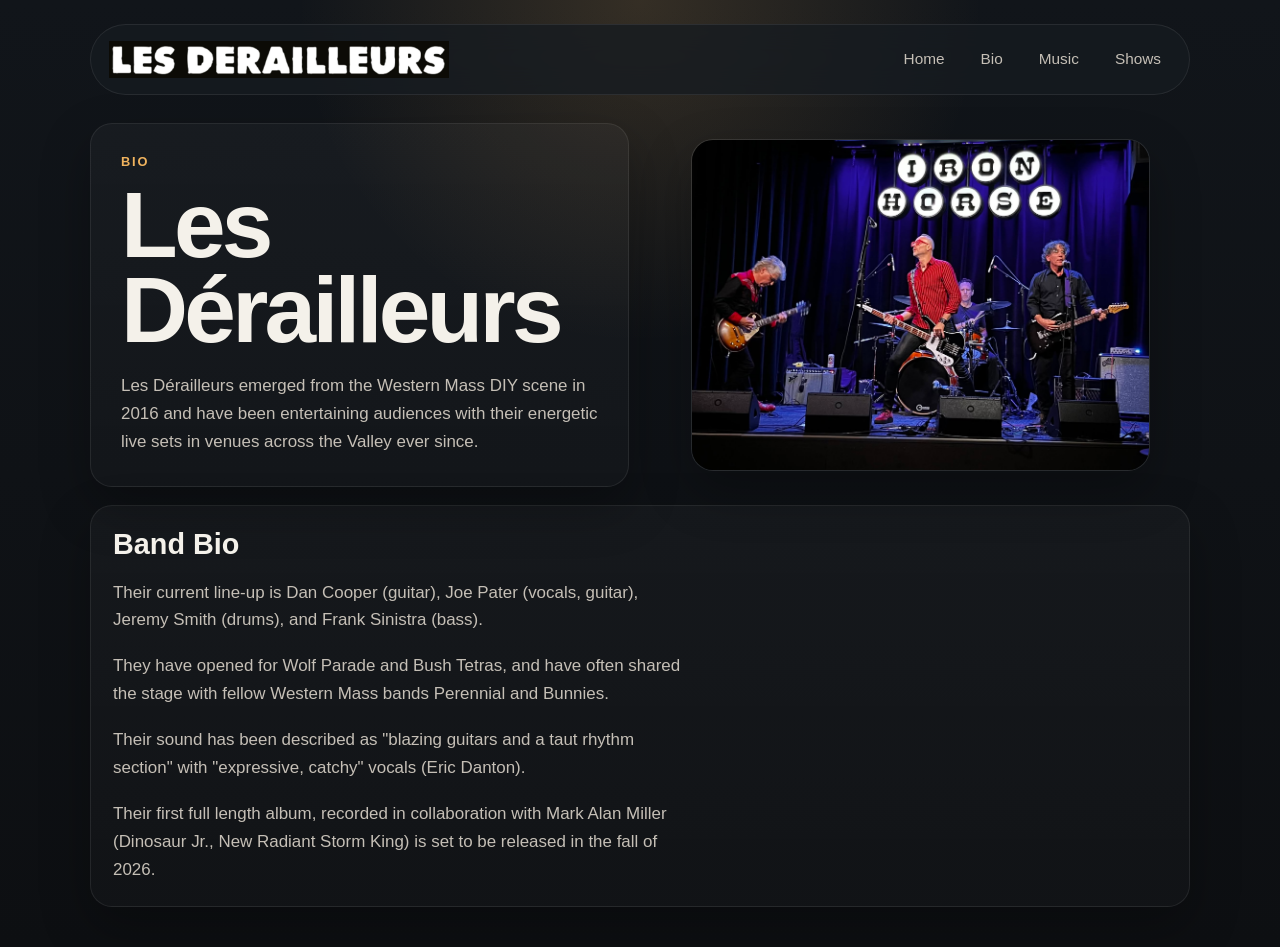
==== bio.html @ 404d2649 "Add files via upload" ====
<!doctype html>
<html lang="en">
  <head>
    <meta charset="utf-8" />
    <meta name="viewport" content="width=device-width, initial-scale=1" />
    <meta
      name="description"
      content="Les Dérailleurs band biography and lineup information."
    />
    <title>Bio | Les Dérailleurs</title>
    <link rel="stylesheet" href="styles.css" />
  </head>
  <body>
    <div class="page">
      <header class="site-header">
        <a class="brand" href="index.html" aria-label="Les Dérailleurs home">
          <img src="derailleurs-logo.jpg" alt="Les Dérailleurs logo" class="brand-logo" />
        </a>

        <nav class="site-nav" aria-label="Primary">
          <a href="index.html">Home</a>
          <a href="bio.html" aria-current="page">Bio</a>
          <a href="music.html">Music</a>
          <a href="shows.html">Shows</a>
        </nav>
      </header>

      <main>
        <section class="hero">
          <div class="hero-copy">
            <p class="eyebrow">Bio</p>
            <h1>Les Dérailleurs</h1>
            <p class="intro">
              Les Dérailleurs emerged from the Western Mass DIY scene in 2016 and have been
              entertaining audiences with their energetic live sets in venues across the Valley
              ever since.
            </p>
          </div>

          <figure class="hero-image">
            <img src="derailleurs-iron-horse.jpg" alt="Les Dérailleurs performing live on stage" />
          </figure>
        </section>

        <section class="shows-list" aria-label="Band biography details">
          <h2>Band Bio</h2>
          <p class="intro">
            Their current line-up is Dan Cooper (guitar), Joe Pater (vocals, guitar), Jeremy Smith
            (drums), and Frank Sinistra (bass).
          </p>
          <p class="intro">
            They have opened for Wolf Parade and Bush Tetras, and have often shared the stage with
            fellow Western Mass bands Perennial and Bunnies.
          </p>
          <p class="intro">
            Their sound has been described as "blazing guitars and a taut rhythm section" with
            "expressive, catchy" vocals (Eric Danton).
          </p>
          <p class="intro">
            Their first full length album, recorded in collaboration with Mark Alan Miller
            (Dinosaur Jr., New Radiant Storm King) is set to be released in the fall of 2026.
          </p>
        </section>
      </main>
    </div>
  </body>
</html>
---- styles.css ----
:root {
  --bg: #0d0f12;
  --panel: #171b20;
  --panel-soft: #1d232a;
  --text: #f4f1ea;
  --muted: #c5bfb6;
  --line: rgba(255, 255, 255, 0.08);
  --accent: #f0b35e;
  --accent-soft: rgba(240, 179, 94, 0.12);
  --radius: 22px;
  --shadow: 0 20px 50px rgba(0, 0, 0, 0.28);
}

* {
  box-sizing: border-box;
}

html {
  scroll-behavior: smooth;
}

body {
  margin: 0;
  font-family: Arial, Helvetica, sans-serif;
  color: var(--text);
  background:
    radial-gradient(circle at top, rgba(240, 179, 94, 0.16), transparent 30%),
    linear-gradient(180deg, #11151a 0%, var(--bg) 100%);
}

a {
  color: inherit;
  text-decoration: none;
}

img {
  display: block;
  max-width: 100%;
}

.page {
  width: min(1100px, calc(100% - 32px));
  margin: 0 auto;
  padding: 24px 0 40px;
}

.site-header {
  display: flex;
  align-items: center;
  justify-content: space-between;
  gap: 24px;
  margin-bottom: 28px;
  padding: 16px 18px;
  border: 1px solid var(--line);
  border-radius: 999px;
  background: rgba(23, 27, 32, 0.78);
  backdrop-filter: blur(14px);
}

.brand-logo {
  width: min(340px, 40vw);
  height: auto;
}

.site-nav {
  display: flex;
  flex-wrap: wrap;
  justify-content: flex-end;
  gap: 16px;
  font-size: 0.96rem;
  color: var(--muted);
}

.site-nav a {
  padding: 8px 10px;
  border-radius: 999px;
  transition: background-color 160ms ease, color 160ms ease;
}

.site-nav a:hover,
.site-nav a:focus-visible {
  color: var(--text);
  background: rgba(255, 255, 255, 0.06);
}

.hero {
  display: grid;
  grid-template-columns: 1fr 1fr;
  gap: 22px;
  align-items: stretch;
}

.hero-copy,
.hero-image,
.info-card {
  border: 1px solid var(--line);
  border-radius: var(--radius);
  background: linear-gradient(180deg, rgba(255, 255, 255, 0.03), rgba(255, 255, 255, 0.02));
  box-shadow: var(--shadow);
}

.hero-copy {
  padding: 30px;
}

.eyebrow {
  margin: 0 0 14px;
  color: var(--accent);
  font-size: 0.8rem;
  font-weight: 700;
  letter-spacing: 0.14em;
  text-transform: uppercase;
}

h1,
h2,
p {
  margin: 0;
}

h1 {
  font-size: clamp(3rem, 8vw, 5.8rem);
  line-height: 0.92;
  letter-spacing: -0.04em;
}

.intro,
.info-card p {
  color: var(--muted);
  line-height: 1.65;
}

.intro {
  max-width: 36rem;
  margin-top: 18px;
  font-size: 1.06rem;
}

.hero-links {
  display: flex;
  flex-wrap: wrap;
  gap: 12px;
  margin-top: 26px;
}

.button {
  display: inline-flex;
  align-items: center;
  justify-content: center;
  min-height: 46px;
  padding: 0 18px;
  border-radius: 999px;
  border: 1px solid transparent;
  font-weight: 700;
  transition: transform 160ms ease, background-color 160ms ease, border-color 160ms ease;
}

.button:hover,
.button:focus-visible {
  transform: translateY(-1px);
}

.button-primary {
  color: #1b1205;
  background: linear-gradient(135deg, #ffdba7, var(--accent));
}

.button-secondary {
  border-color: var(--line);
  background: rgba(255, 255, 255, 0.04);
}

.hero-image {
  overflow: hidden;
}

.hero-image img {
  width: 100%;
  height: 100%;
  object-fit: cover;
}

.music-hero {
  grid-template-columns: 1.15fr 0.85fr;
}

.music-summary {
  display: grid;
  gap: 16px;
}

.shows-hero {
  grid-template-columns: 1.15fr 0.85fr;
}

.shows-list {
  margin-top: 18px;
  padding: 22px;
  border: 1px solid var(--line);
  border-radius: var(--radius);
  background: linear-gradient(180deg, rgba(255, 255, 255, 0.03), rgba(255, 255, 255, 0.02));
  box-shadow: var(--shadow);
}

.shows-list h2 {
  margin: 0 0 14px;
  font-size: 1.8rem;
}

.shows-year + .shows-year {
  margin-top: 18px;
}

.shows-year h3 {
  margin: 0 0 10px;
  color: var(--accent);
  font-size: 1.05rem;
  letter-spacing: 0.08em;
  text-transform: uppercase;
}

.shows-list ul {
  margin: 0;
  padding-left: 20px;
  display: grid;
  gap: 10px;
}

.shows-list li {
  color: var(--muted);
  line-height: 1.55;
}

.summary-card,
.release-card,
.note-box {
  border: 1px solid var(--line);
  border-radius: var(--radius);
  background: linear-gradient(180deg, rgba(255, 255, 255, 0.03), rgba(255, 255, 255, 0.02));
  box-shadow: var(--shadow);
}

.summary-card {
  padding: 22px;
}

.summary-card span,
.release-meta,
.track-copy p,
.note-box p {
  color: var(--muted);
  line-height: 1.65;
}

.summary-card span {
  display: block;
  margin-bottom: 8px;
  color: var(--accent);
  font-size: 0.8rem;
  font-weight: 700;
  letter-spacing: 0.12em;
  text-transform: uppercase;
}

.summary-card strong {
  display: block;
  margin-bottom: 8px;
  font-size: 1.4rem;
}

.release-card {
  display: grid;
  grid-template-columns: 320px 1fr;
  gap: 22px;
  margin-top: 18px;
  padding: 22px;
}

.release-art {
  overflow: hidden;
  border-radius: calc(var(--radius) - 6px);
  background: var(--panel);
}

.release-art img {
  width: 100%;
  height: 100%;
  object-fit: cover;
}

.release-body {
  display: grid;
  gap: 16px;
}

.release-body h2 {
  font-size: 2rem;
}

.platform-links {
  display: flex;
  flex-wrap: wrap;
  gap: 12px;
}

.track-list {
  display: grid;
  gap: 12px;
}

.track-card {
  display: grid;
  gap: 10px;
  padding: 16px;
  border: 1px solid var(--line);
  border-radius: 18px;
  background: rgba(255, 255, 255, 0.03);
}

.track-copy {
  display: grid;
  gap: 4px;
}

.track-copy strong {
  font-size: 1rem;
}

.track-card audio {
  width: 100%;
}

.single-release {
  align-items: start;
}

.note-box {
  padding: 16px;
  background: var(--accent-soft);
}

.info-grid {
  display: grid;
  grid-template-columns: repeat(3, minmax(0, 1fr));
  gap: 16px;
  margin-top: 18px;
}

.info-card {
  padding: 20px;
  background: var(--panel);
  transition: transform 160ms ease, border-color 160ms ease, background-color 160ms ease;
}

.info-card:hover,
.info-card:focus-visible {
  transform: translateY(-2px);
  border-color: rgba(240, 179, 94, 0.32);
  background: var(--panel-soft);
}

.info-card h2 {
  margin-bottom: 8px;
  font-size: 1.3rem;
}

@media (max-width: 860px) {
  .site-header {
    flex-direction: column;
    align-items: flex-start;
    border-radius: 28px;
  }

  .site-nav {
    justify-content: flex-start;
  }

  .hero,
  .info-grid {
    grid-template-columns: 1fr;
  }

  .release-card,
  .music-hero,
  .shows-hero {
    grid-template-columns: 1fr;
  }

  .hero-image {
    min-height: 320px;
  }

  .release-art {
    max-width: 420px;
  }
}

@media (max-width: 560px) {
  .page {
    width: min(100% - 20px, 1100px);
    padding-top: 10px;
  }

  .site-header,
  .hero-copy,
  .info-card {
    padding-left: 16px;
    padding-right: 16px;
  }

  .hero-copy {
    padding-top: 22px;
    padding-bottom: 22px;
  }

  .site-nav {
    gap: 8px;
  }

  .site-nav a {
    padding-left: 8px;
    padding-right: 8px;
  }
}
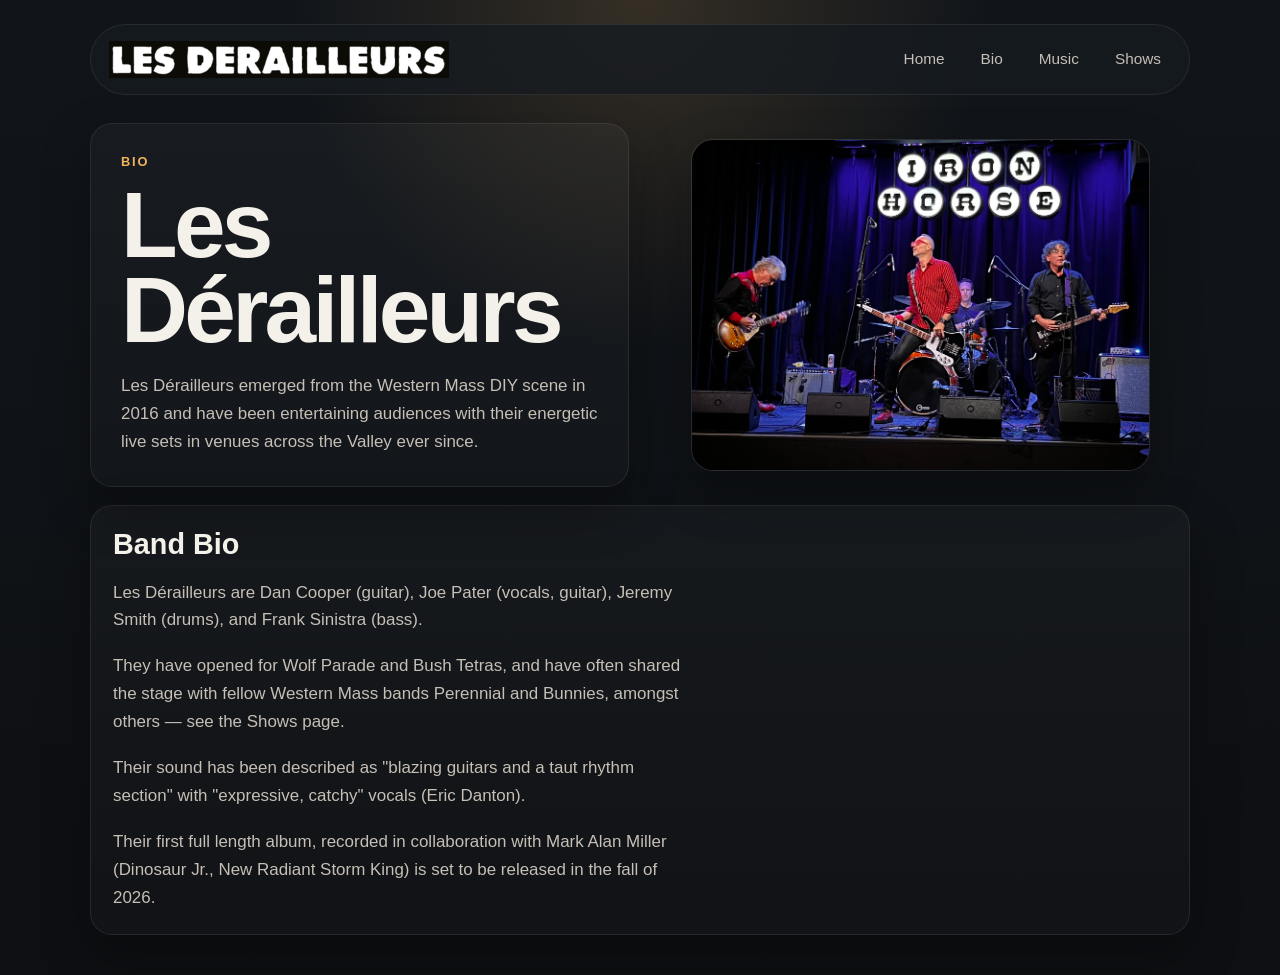
==== commit 82b6f936: "Update bio, music page, and homepage text" ====
--- a/bio.html
+++ b/bio.html
@@ -45,12 +45,13 @@
         <section class="shows-list" aria-label="Band biography details">
           <h2>Band Bio</h2>
           <p class="intro">
-            Their current line-up is Dan Cooper (guitar), Joe Pater (vocals, guitar), Jeremy Smith
+            Les Dérailleurs are Dan Cooper (guitar), Joe Pater (vocals, guitar), Jeremy Smith
             (drums), and Frank Sinistra (bass).
           </p>
           <p class="intro">
             They have opened for Wolf Parade and Bush Tetras, and have often shared the stage with
-            fellow Western Mass bands Perennial and Bunnies.
+            fellow Western Mass bands Perennial and Bunnies, amongst others — see the
+            <a href="shows.html">Shows page</a>.
           </p>
           <p class="intro">
             Their sound has been described as "blazing guitars and a taut rhythm section" with
--- a/styles.css
+++ b/styles.css
@@ -280,17 +280,36 @@
   overflow: hidden;
   border-radius: calc(var(--radius) - 6px);
   background: var(--panel);
+  aspect-ratio: 1 / 1;
+  width: 100%;
 }
 
 .release-art img {
   width: 100%;
   height: 100%;
   object-fit: cover;
+  display: block;
 }
 
 .release-body {
   display: grid;
   gap: 16px;
+}
+
+.release-note {
+  margin: 0;
+  color: var(--muted);
+  line-height: 1.65;
+}
+
+.release-note a {
+  color: var(--accent);
+  text-decoration: underline;
+}
+
+.release-note a:hover,
+.release-note a:focus-visible {
+  text-decoration: none;
 }
 
 .release-body h2 {
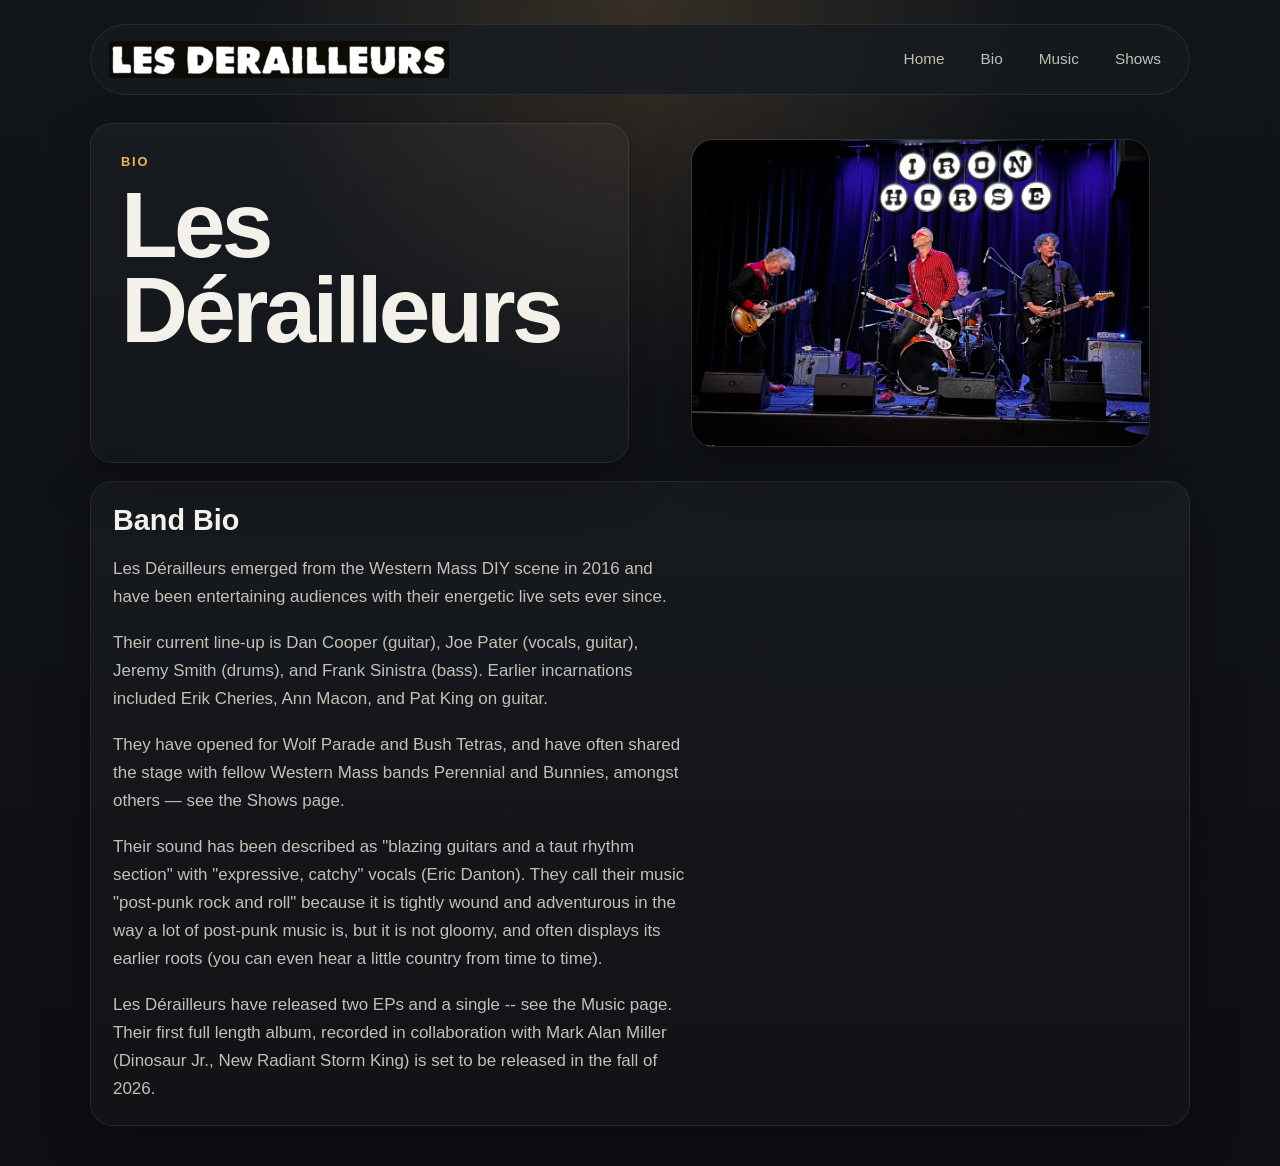
==== commit 2c932e06: "Update site content and remove duplicates" ====
--- a/bio.html
+++ b/bio.html
@@ -30,11 +30,7 @@
           <div class="hero-copy">
             <p class="eyebrow">Bio</p>
             <h1>Les Dérailleurs</h1>
-            <p class="intro">
-              Les Dérailleurs emerged from the Western Mass DIY scene in 2016 and have been
-              entertaining audiences with their energetic live sets in venues across the Valley
-              ever since.
-            </p>
+           
           </div>
 
           <figure class="hero-image">
@@ -44,9 +40,14 @@
 
         <section class="shows-list" aria-label="Band biography details">
           <h2>Band Bio</h2>
+           <p class="intro">
+              Les Dérailleurs emerged from the Western Mass DIY scene in 2016 and have been
+              entertaining audiences with their energetic live sets ever since.
+            </p>
           <p class="intro">
-            Les Dérailleurs are Dan Cooper (guitar), Joe Pater (vocals, guitar), Jeremy Smith
-            (drums), and Frank Sinistra (bass).
+            Their current line-up is Dan Cooper (guitar), Joe Pater (vocals, guitar), Jeremy Smith
+            (drums), and Frank Sinistra (bass). Earlier incarnations included Erik Cheries, Ann Macon, 
+            and Pat King on guitar.
           </p>
           <p class="intro">
             They have opened for Wolf Parade and Bush Tetras, and have often shared the stage with
@@ -55,9 +56,13 @@
           </p>
           <p class="intro">
             Their sound has been described as "blazing guitars and a taut rhythm section" with
-            "expressive, catchy" vocals (Eric Danton).
+            "expressive, catchy" vocals (Eric Danton). They call their music "post-punk rock and roll" 
+            because it is tightly wound and adventurous in the way a lot of post-punk music is, but it 
+            is not gloomy, and often displays its earlier roots (you can even hear a little country 
+            from time to time).   
           </p>
           <p class="intro">
+            Les Dérailleurs have released two EPs and a single -- see the  <a href="music.html">Music page</a>.
             Their first full length album, recorded in collaboration with Mark Alan Miller
             (Dinosaur Jr., New Radiant Storm King) is set to be released in the fall of 2026.
           </p>
--- a/styles.css
+++ b/styles.css
@@ -136,38 +136,12 @@
   font-size: 1.06rem;
 }
 
-.hero-links {
-  display: flex;
-  flex-wrap: wrap;
-  gap: 12px;
-  margin-top: 26px;
-}
-
-.button {
-  display: inline-flex;
-  align-items: center;
-  justify-content: center;
-  min-height: 46px;
-  padding: 0 18px;
-  border-radius: 999px;
-  border: 1px solid transparent;
-  font-weight: 700;
-  transition: transform 160ms ease, background-color 160ms ease, border-color 160ms ease;
-}
-
-.button:hover,
-.button:focus-visible {
-  transform: translateY(-1px);
-}
-
-.button-primary {
-  color: #1b1205;
-  background: linear-gradient(135deg, #ffdba7, var(--accent));
-}
-
-.button-secondary {
-  border-color: var(--line);
-  background: rgba(255, 255, 255, 0.04);
+.hero-tagline {
+  margin-top: 18px;
+  max-width: 32rem;
+  color: var(--muted);
+  font-size: clamp(1rem, 2vw, 1.5rem);
+  line-height: 1.4;
 }
 
 .hero-image {
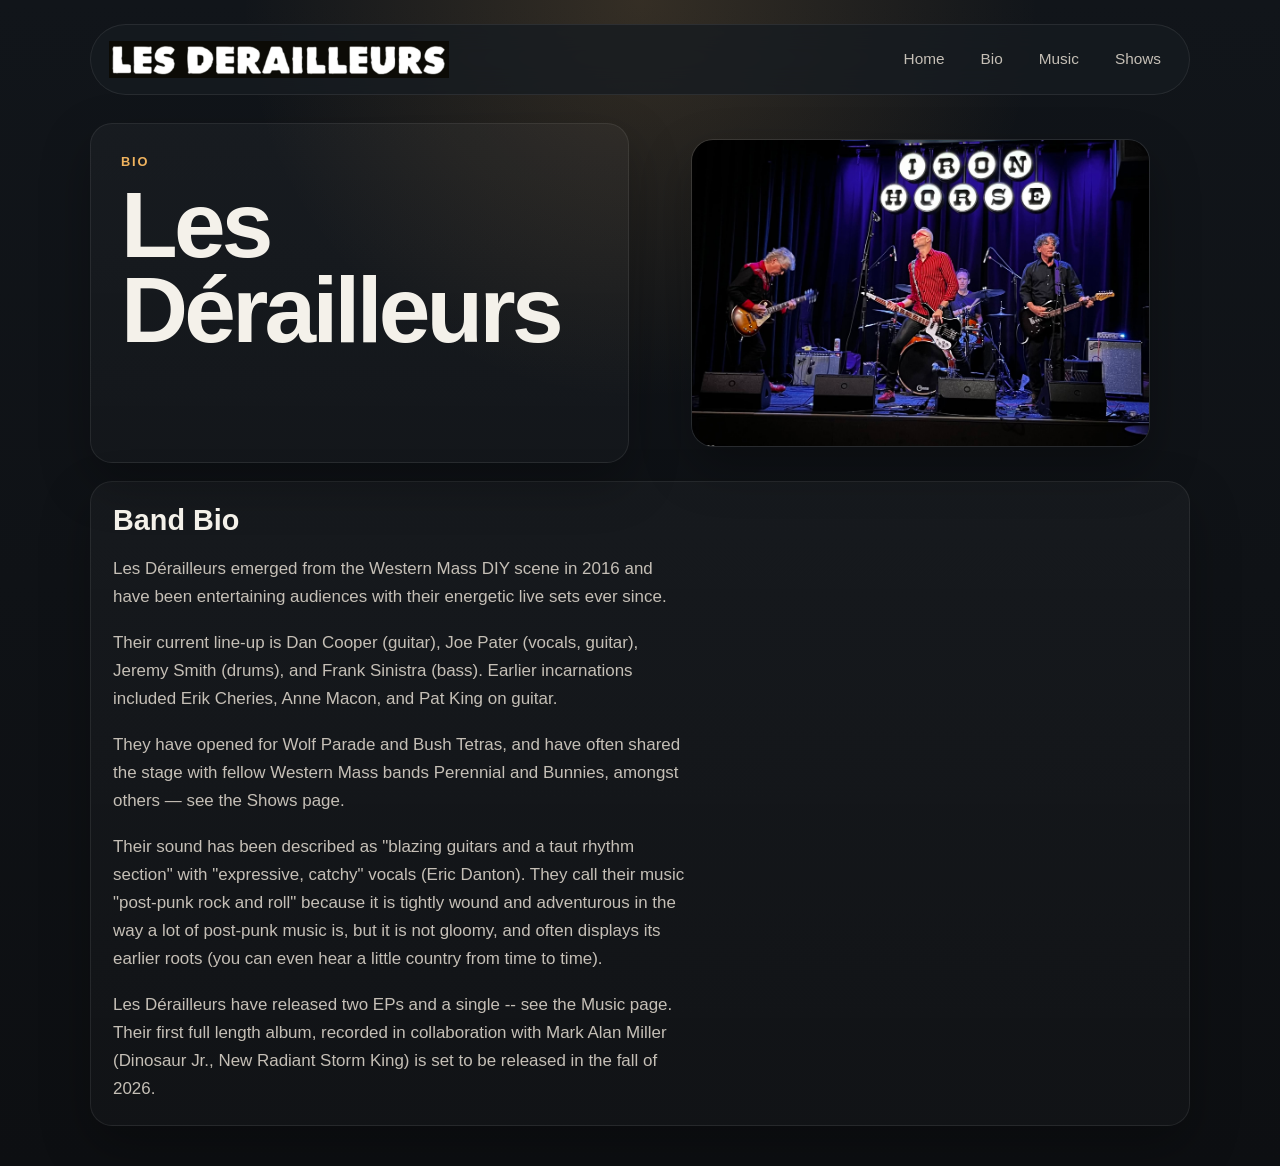
==== commit 10a741c6: "Add files via upload" ====
--- a/bio.html
+++ b/bio.html
@@ -46,7 +46,7 @@
             </p>
           <p class="intro">
             Their current line-up is Dan Cooper (guitar), Joe Pater (vocals, guitar), Jeremy Smith
-            (drums), and Frank Sinistra (bass). Earlier incarnations included Erik Cheries, Ann Macon, 
+            (drums), and Frank Sinistra (bass). Earlier incarnations included Erik Cheries, Anne Macon, 
             and Pat King on guitar.
           </p>
           <p class="intro">
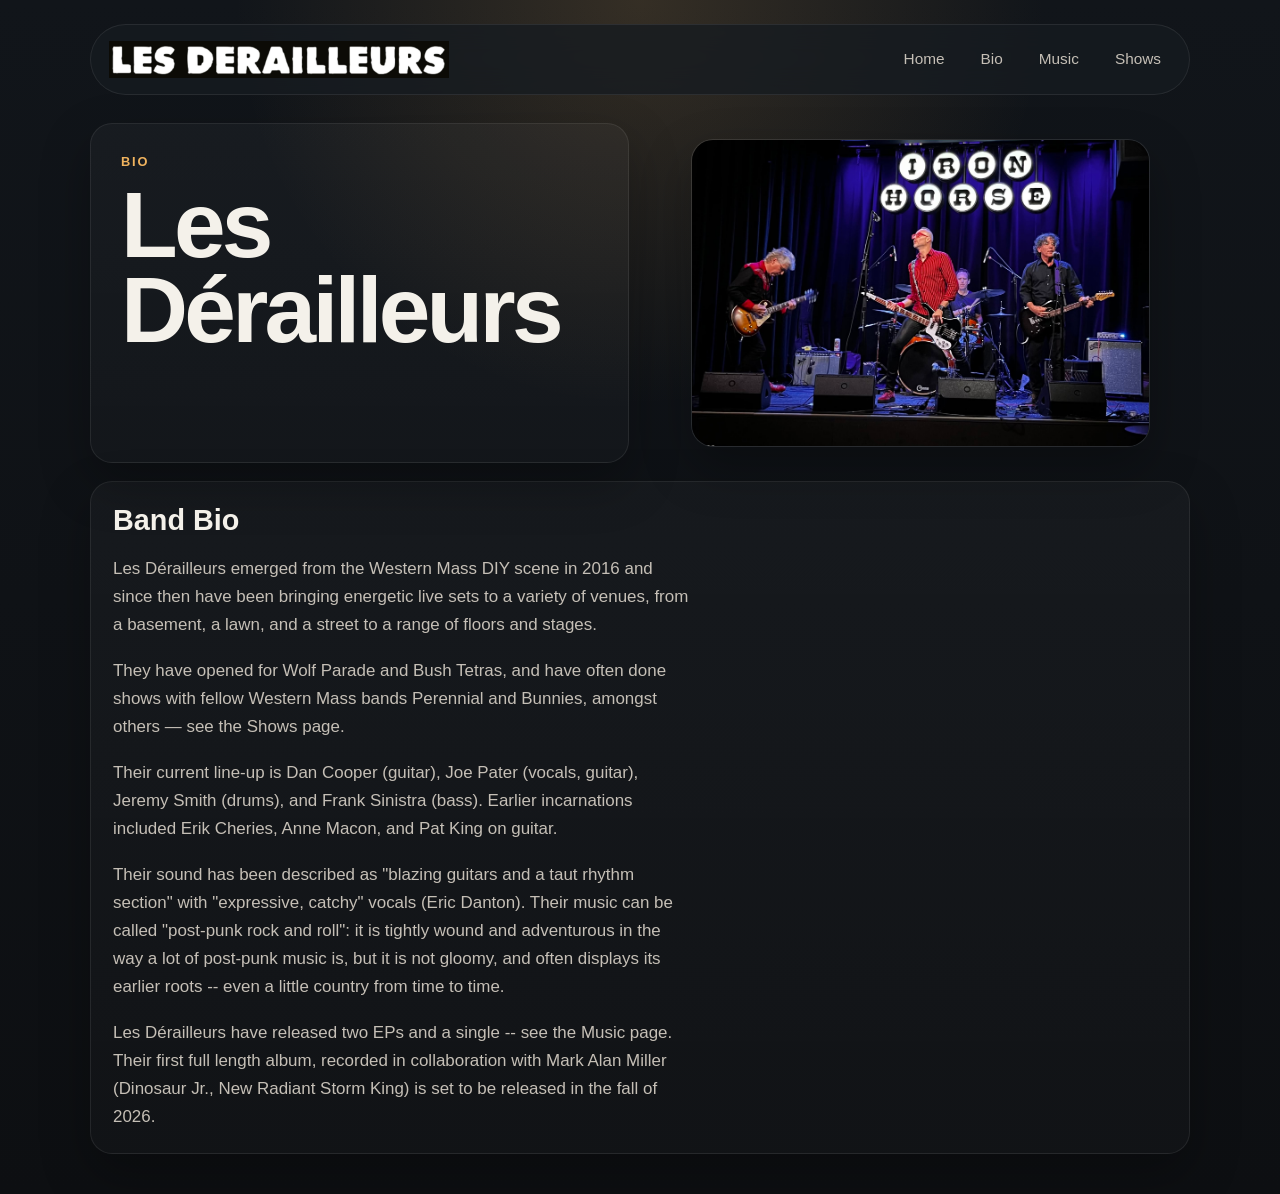
==== commit 765897d1: "Add files via upload" ====
--- a/bio.html
+++ b/bio.html
@@ -41,25 +41,26 @@
         <section class="shows-list" aria-label="Band biography details">
           <h2>Band Bio</h2>
            <p class="intro">
-              Les Dérailleurs emerged from the Western Mass DIY scene in 2016 and have been
-              entertaining audiences with their energetic live sets ever since.
+              Les Dérailleurs emerged from the Western Mass DIY scene in 2016 and since then have been
+              bringing energetic live sets to a variety of venues, from a basement, a lawn, and a street 
+              to a range of floors and stages.
             </p>
+            <p class="intro">
+            They have opened for Wolf Parade and Bush Tetras, and have often done shows with
+            fellow Western Mass bands Perennial and Bunnies, amongst others — see the
+            <a href="shows.html">Shows page</a>.
+          </p>
           <p class="intro">
             Their current line-up is Dan Cooper (guitar), Joe Pater (vocals, guitar), Jeremy Smith
             (drums), and Frank Sinistra (bass). Earlier incarnations included Erik Cheries, Anne Macon, 
             and Pat King on guitar.
           </p>
-          <p class="intro">
-            They have opened for Wolf Parade and Bush Tetras, and have often shared the stage with
-            fellow Western Mass bands Perennial and Bunnies, amongst others — see the
-            <a href="shows.html">Shows page</a>.
-          </p>
+          
           <p class="intro">
             Their sound has been described as "blazing guitars and a taut rhythm section" with
-            "expressive, catchy" vocals (Eric Danton). They call their music "post-punk rock and roll" 
-            because it is tightly wound and adventurous in the way a lot of post-punk music is, but it 
-            is not gloomy, and often displays its earlier roots (you can even hear a little country 
-            from time to time).   
+            "expressive, catchy" vocals (Eric Danton). Their music can be called "post-punk rock and roll": it is tightly wound and adventurous 
+            in the way a lot of post-punk music is, but it is not gloomy, and often displays its earlier roots -- even a little country 
+            from time to time.   
           </p>
           <p class="intro">
             Les Dérailleurs have released two EPs and a single -- see the  <a href="music.html">Music page</a>.
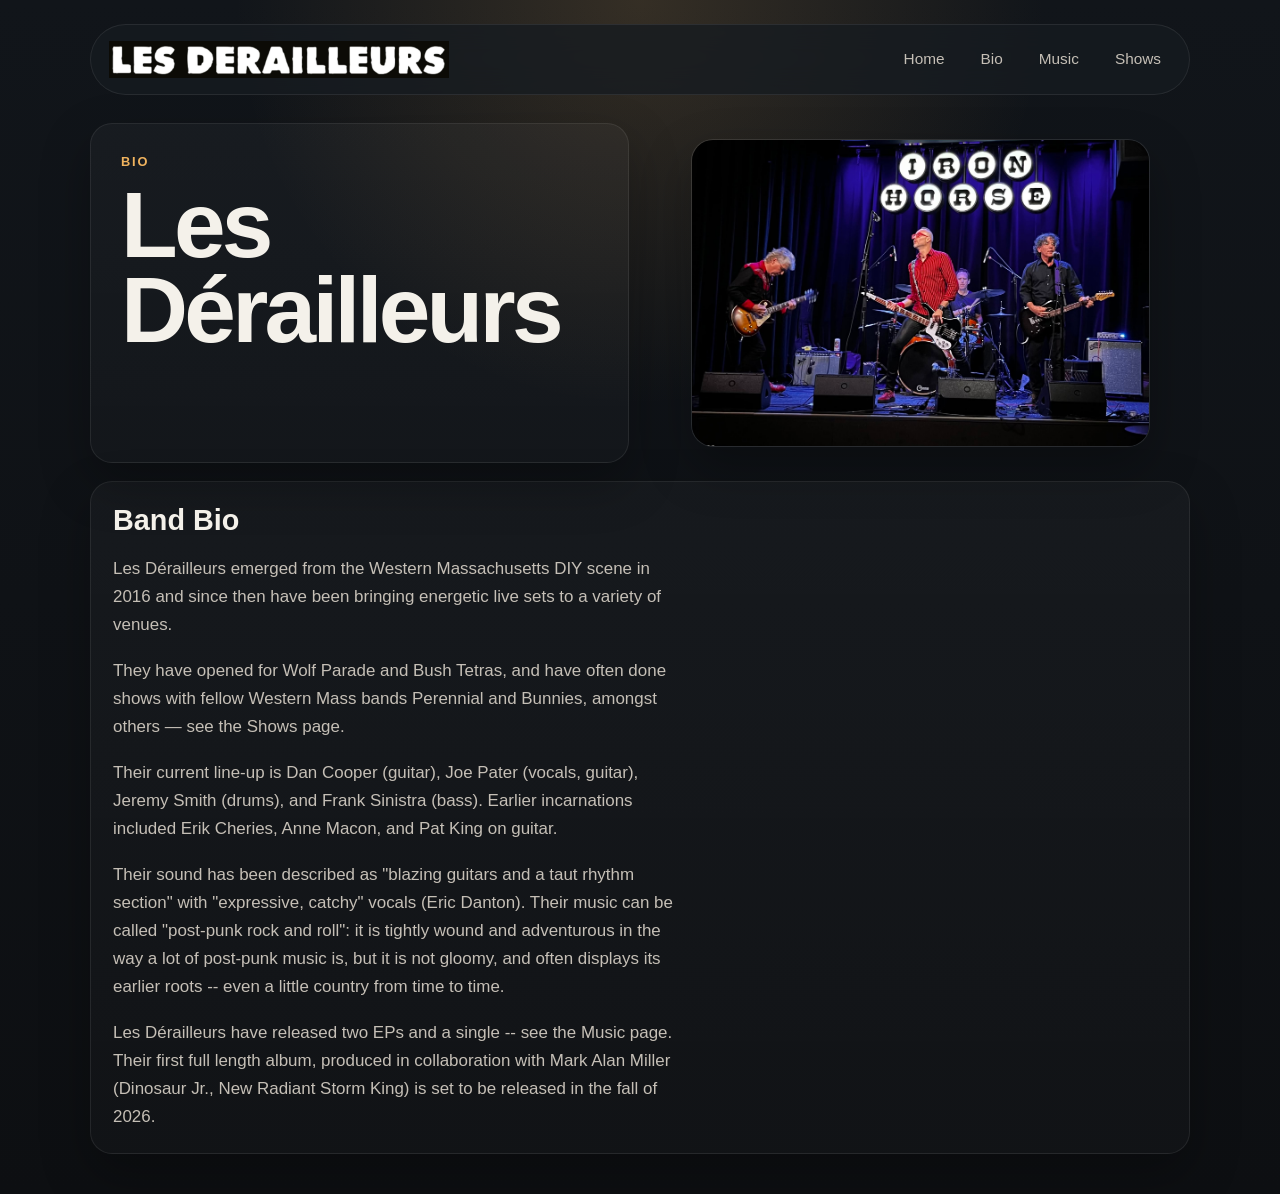
==== commit c04a8df9: "Add files via upload" ====
--- a/bio.html
+++ b/bio.html
@@ -41,9 +41,8 @@
         <section class="shows-list" aria-label="Band biography details">
           <h2>Band Bio</h2>
            <p class="intro">
-              Les Dérailleurs emerged from the Western Mass DIY scene in 2016 and since then have been
-              bringing energetic live sets to a variety of venues, from a basement, a lawn, and a street 
-              to a range of floors and stages.
+              Les Dérailleurs emerged from the Western Massachusetts DIY scene in 2016 and since then have been
+              bringing energetic live sets to a variety of venues.
             </p>
             <p class="intro">
             They have opened for Wolf Parade and Bush Tetras, and have often done shows with
@@ -55,7 +54,6 @@
             (drums), and Frank Sinistra (bass). Earlier incarnations included Erik Cheries, Anne Macon, 
             and Pat King on guitar.
           </p>
-          
           <p class="intro">
             Their sound has been described as "blazing guitars and a taut rhythm section" with
             "expressive, catchy" vocals (Eric Danton). Their music can be called "post-punk rock and roll": it is tightly wound and adventurous 
@@ -64,7 +62,7 @@
           </p>
           <p class="intro">
             Les Dérailleurs have released two EPs and a single -- see the  <a href="music.html">Music page</a>.
-            Their first full length album, recorded in collaboration with Mark Alan Miller
+            Their first full length album, produced in collaboration with Mark Alan Miller
             (Dinosaur Jr., New Radiant Storm King) is set to be released in the fall of 2026.
           </p>
         </section>
